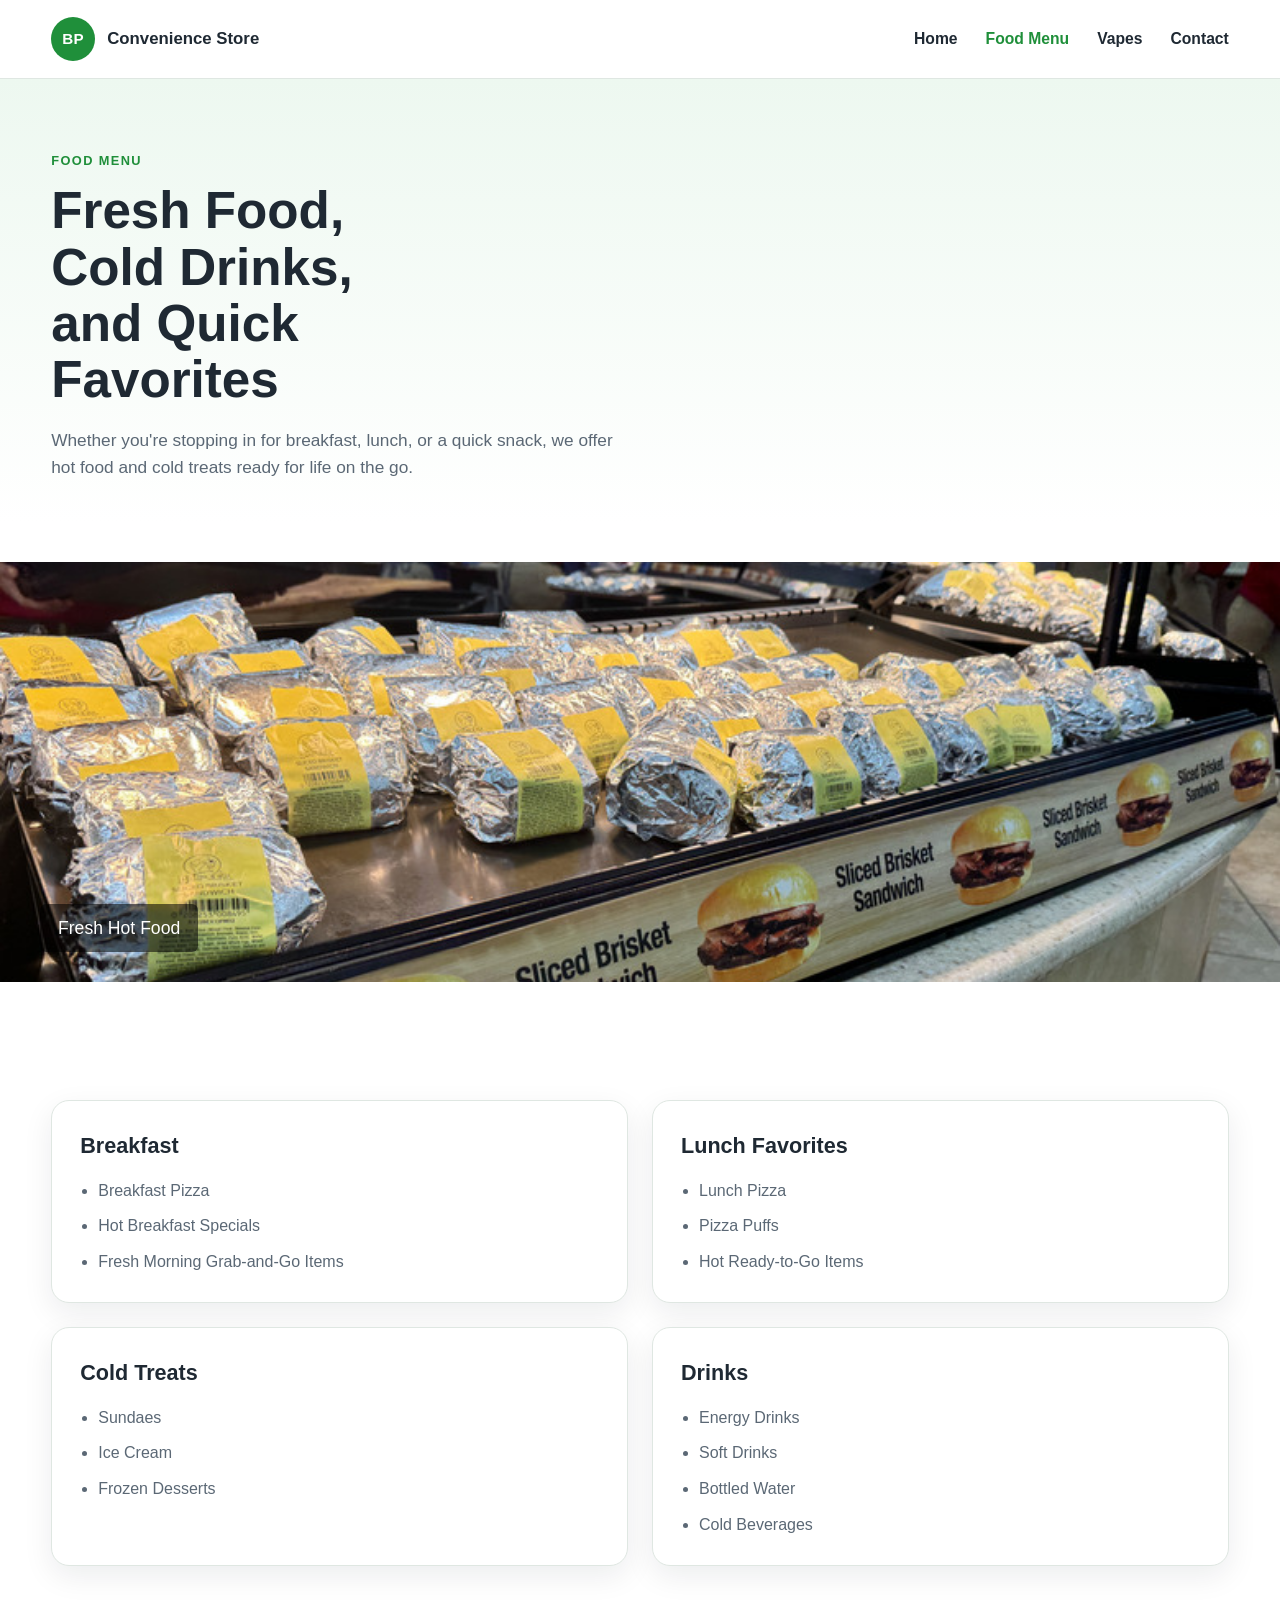
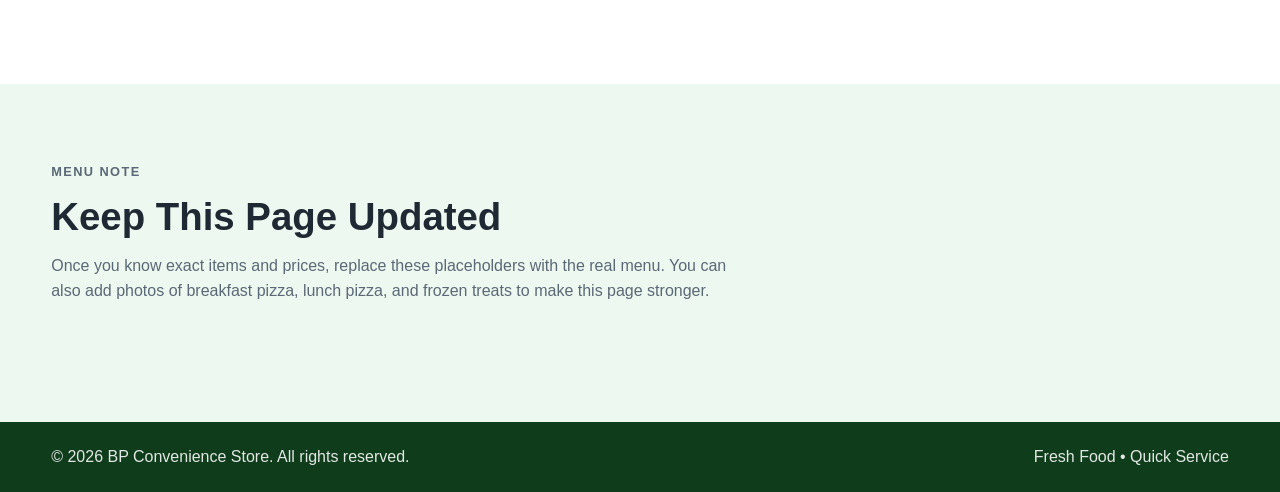
==== food.html @ 917c171b "first iteration, need pictures and content for food and vape pages, but this is the basic structure " ====
<!DOCTYPE html>
<html lang="en">
<head>
  <meta charset="UTF-8" />
  <meta name="viewport" content="width=device-width, initial-scale=1.0" />
  <title>Food Menu | BP Convenience Store</title>
  <meta
    name="description"
    content="Explore breakfast, lunch pizzas, pizza puffs, cold drinks, sundaes, and ice cream at our BP convenience store."
  />
  <link rel="stylesheet" href="styles.css" />
</head>
<body>
  <header class="site-header">
    <div class="container nav">
      <a href="index.html" class="brand">
        <span class="brand-mark">BP</span>
        <span class="brand-text">Convenience Store</span>
      </a>

      <nav>
        <ul class="nav-links">
          <li><a href="index.html">Home</a></li>
          <li><a href="food.html" class="active">Food Menu</a></li>
          <li><a href="vapes.html">Vapes</a></li>
          <li><a href="index.html#contact">Contact</a></li>
        </ul>
      </nav>
    </div>
  </header>

  <main>
    <section class="page-hero">
      <div class="container">
        <p class="section-label">Food Menu</p>
        <h1>Fresh Food, Cold Drinks, and Quick Favorites</h1>
        <p class="page-intro">
          Whether you're stopping in for breakfast, lunch, or a quick snack,
          we offer hot food and cold treats ready for life on the go.
        </p>
      </div>
    </section>
    <section class="carousel-section">
  <div class="carousel">

    <div class="carousel-track">

      <div class="carousel-slide">
        <img src="images/hot-food.jpg" alt="Hot food">
        <div class="carousel-caption">Fresh Hot Food</div>
      </div>

      <div class="carousel-slide">
        <img src="images/breakfast-pizza.jpg" alt="Breakfast pizza">
        <div class="carousel-caption">Breakfast Pizza</div>
      </div>

      <div class="carousel-slide">
        <img src="images/coffee-station.jpg" alt="Coffee station">
        <div class="carousel-caption">Coffee Station</div>
      </div>

      <div class="carousel-slide">
        <img src="images/energy-drinks.jpg" alt="Cold drinks">
        <div class="carousel-caption">Cold Drinks</div>
      </div>

      <div class="carousel-slide">
        <img src="images/ice-cream.jpg" alt="Ice cream">
        <div class="carousel-caption">Ice Cream & Sundaes</div>
      </div>

    </div>

  </div>
</section>
    <section class="section">
      <div class="container menu-grid">
        <article class="menu-card">
          <h2>Breakfast</h2>
          <ul>
            <li>Breakfast Pizza</li>
            <li>Hot Breakfast Specials</li>
            <li>Fresh Morning Grab-and-Go Items</li>
          </ul>
        </article>

        <article class="menu-card">
          <h2>Lunch Favorites</h2>
          <ul>
            <li>Lunch Pizza</li>
            <li>Pizza Puffs</li>
            <li>Hot Ready-to-Go Items</li>
          </ul>
        </article>

        <article class="menu-card">
          <h2>Cold Treats</h2>
          <ul>
            <li>Sundaes</li>
            <li>Ice Cream</li>
            <li>Frozen Desserts</li>
          </ul>
        </article>

        <article class="menu-card">
          <h2>Drinks</h2>
          <ul>
            <li>Energy Drinks</li>
            <li>Soft Drinks</li>
            <li>Bottled Water</li>
            <li>Cold Beverages</li>
          </ul>
        </article>
      </div>
    </section>

    <section class="section section-soft">
      <div class="container">
        <div class="section-heading left-align">
          <p class="section-label">Menu Note</p>
          <h2>Keep This Page Updated</h2>
          <p>
            Once you know exact items and prices, replace these placeholders with the real menu.
            You can also add photos of breakfast pizza, lunch pizza, and frozen treats to make this page stronger.
          </p>
        </div>
      </div>
    </section>
  </main>

  <footer class="site-footer">
    <div class="container footer-row">
      <p>© 2026 BP Convenience Store. All rights reserved.</p>
      <p>Fresh Food • Quick Service</p>
    </div>
  </footer>
</body>
</html>
---- styles.css ----
:root {
  --bp-green: #1f8f3a;
  --bp-green-dark: #12662a;
  --bp-green-soft: #edf8f0;
  --border: #dfe7e2;
  --text: #1f2933;
  --muted: #5b6875;
  --white: #ffffff;
  --shadow: 0 10px 30px rgba(16, 24, 40, 0.08);
  --radius: 18px;
  --radius-sm: 12px;
  --max-width: 1180px;
}

* {
  margin: 0;
  padding: 0;
  box-sizing: border-box;
}

html {
  scroll-behavior: smooth;
}

body {
  font-family: Arial, Helvetica, sans-serif;
  color: var(--text);
  background: var(--white);
  line-height: 1.6;
}

img {
  max-width: 100%;
  display: block;
}

a {
  text-decoration: none;
}

ul {
  list-style: none;
}

.container {
  width: min(92%, var(--max-width));
  margin: 0 auto;
}

.site-header {
  position: sticky;
  top: 0;
  z-index: 100;
  background: rgba(255, 255, 255, 0.96);
  backdrop-filter: blur(8px);
  border-bottom: 1px solid var(--border);
}
.brand {
  display: flex;
  align-items: center;
  gap: 10px;
}

.logo {
  height: 48px;
}
.nav {
  min-height: 78px;
  display: flex;
  align-items: center;
  justify-content: space-between;
  gap: 24px;
}

.brand {
  display: inline-flex;
  align-items: center;
  gap: 12px;
  color: var(--text);
  font-weight: 700;
}

.brand-mark {
  display: inline-flex;
  align-items: center;
  justify-content: center;
  width: 44px;
  height: 44px;
  border-radius: 50%;
  background: var(--bp-green);
  color: var(--white);
  font-size: 0.95rem;
  letter-spacing: 0.5px;
}

.brand-text {
  font-size: 1.05rem;
}

.nav-links {
  display: flex;
  align-items: center;
  gap: 28px;
  flex-wrap: wrap;
}

.nav-links a {
  color: var(--text);
  font-weight: 600;
  font-size: 0.98rem;
  transition: color 0.2s ease;
}

.nav-links a:hover,
.nav-links a.active {
  color: var(--bp-green);
}

.hero {
  background:
    linear-gradient(135deg, rgba(237, 248, 240, 0.9), rgba(255, 255, 255, 1));
  padding: 84px 0 72px;
}

.hero-grid {
  display: grid;
  grid-template-columns: 1.2fr 0.8fr;
  gap: 32px;
  align-items: center;
}

.eyebrow,
.section-label {
  color: var(--bp-green);
  font-weight: 700;
  text-transform: uppercase;
  letter-spacing: 1.4px;
  font-size: 0.8rem;
  margin-bottom: 12px;
}

.hero h1,
.page-hero h1 {
  font-size: clamp(2.2rem, 4vw, 4rem);
  line-height: 1.1;
  margin-bottom: 18px;
  max-width: 12ch;
}

.hero-description,
.page-intro {
  color: var(--muted);
  font-size: 1.08rem;
  max-width: 60ch;
}

.hero-actions {
  display: flex;
  gap: 14px;
  margin-top: 28px;
  flex-wrap: wrap;
}

.btn {
  display: inline-flex;
  align-items: center;
  justify-content: center;
  min-height: 48px;
  padding: 0 22px;
  border-radius: 999px;
  font-weight: 700;
  transition: all 0.2s ease;
  border: 2px solid transparent;
}

.btn-primary {
  background: var(--bp-green);
  color: var(--white);
}

.btn-primary:hover {
  background: var(--bp-green-dark);
}

.btn-secondary {
  background: var(--white);
  color: var(--bp-green);
  border-color: var(--bp-green);
}

.btn-secondary:hover {
  background: var(--bp-green-soft);
}

.hero-highlights {
  display: flex;
  flex-wrap: wrap;
  gap: 10px;
  margin-top: 24px;
}

.hero-highlights span,
.tag-list span {
  display: inline-flex;
  padding: 8px 14px;
  border-radius: 999px;
  background: var(--white);
  border: 1px solid var(--border);
  font-size: 0.92rem;
  color: var(--text);
}

.hero-card,
.feature-panel,
.contact-card,
.card,
.menu-card {
  background: var(--white);
  border: 1px solid var(--border);
  border-radius: var(--radius);
  box-shadow: var(--shadow);
}

.hero-card {
  padding: 28px;
}

.hero-card h2 {
  margin-bottom: 18px;
  font-size: 1.4rem;
}

.hero-card ul {
  display: grid;
  gap: 12px;
}

.hero-card li {
  position: relative;
  padding-left: 22px;
  color: var(--muted);
}

.hero-card li::before {
  content: "";
  position: absolute;
  left: 0;
  top: 10px;
  width: 8px;
  height: 8px;
  border-radius: 50%;
  background: var(--bp-green);
}

.section {
  padding: 78px 0;
}

.section-soft {
  background: var(--bp-green-soft);
}

.section-heading {
  max-width: 700px;
  margin: 0 auto 40px;
  text-align: center;
}

.section-heading.left-align {
  margin-left: 0;
  text-align: left;
}

.section-heading h2,
.feature-grid h2,
.contact-grid h2 {
  font-size: clamp(1.8rem, 3vw, 2.7rem);
  line-height: 1.15;
  margin-bottom: 14px;
}

.section-heading p,
.feature-text,
.contact-copy {
  color: var(--muted);
}

.cards {
  display: grid;
  grid-template-columns: repeat(3, 1fr);
  gap: 24px;
}

.card {
  padding: 26px;
}

.icon-circle {
  width: 52px;
  height: 52px;
  border-radius: 50%;
  background: var(--bp-green-soft);
  display: inline-flex;
  align-items: center;
  justify-content: center;
  font-size: 1.4rem;
  margin-bottom: 18px;
}

.card h3 {
  font-size: 1.2rem;
  margin-bottom: 10px;
}

.card p {
  color: var(--muted);
}

.feature-grid,
.contact-grid {
  display: grid;
  grid-template-columns: 1fr 1fr;
  gap: 28px;
  align-items: center;
}

.feature-panel,
.contact-card {
  padding: 28px;
}

.feature-panel h3,
.contact-card h3 {
  margin-bottom: 12px;
  font-size: 1.25rem;
}

.feature-panel p {
  color: var(--muted);
}

.tag-list {
  display: flex;
  flex-wrap: wrap;
  gap: 10px;
  margin-top: 18px;
}

.text-link {
  display: inline-block;
  margin-top: 18px;
  color: var(--bp-green);
  font-weight: 700;
}

.page-hero {
  padding: 72px 0 40px;
  background: linear-gradient(180deg, var(--bp-green-soft), #ffffff);
}

.menu-grid {
  display: grid;
  grid-template-columns: repeat(2, 1fr);
  gap: 24px;
}

.menu-card {
  padding: 28px;
}

.menu-card h2 {
  font-size: 1.35rem;
  margin-bottom: 14px;
}

.menu-card ul {
  display: grid;
  gap: 10px;
  padding-left: 18px;
  list-style: disc;
}

.menu-card p,
.menu-card li {
  color: var(--muted);
}

.notice-bar {
  background: #fdf3d7;
  color: #6d5200;
  font-weight: 700;
  padding: 14px 0;
  border-top: 1px solid #f3e3af;
  border-bottom: 1px solid #f3e3af;
}

.section-contact {
  background: #fafcfb;
}

.contact-list {
  display: grid;
  gap: 12px;
  margin: 16px 0 24px;
}

.contact-list li {
  color: var(--muted);
}

.contact-actions {
  display: flex;
  gap: 12px;
  flex-wrap: wrap;
}

.site-footer {
  background: #0f3d1b;
  color: rgba(255, 255, 255, 0.88);
  padding: 22px 0;
}

.footer-row {
  display: flex;
  align-items: center;
  justify-content: space-between;
  gap: 16px;
  flex-wrap: wrap;
}

@media (max-width: 980px) {
  .hero-grid,
  .feature-grid,
  .contact-grid,
  .cards,
  .menu-grid {
    grid-template-columns: 1fr;
  }

  .hero h1,
  .page-hero h1 {
    max-width: none;
  }
}

@media (max-width: 720px) {
  .nav {
    padding: 14px 0;
    flex-direction: column;
    align-items: flex-start;
  }

  .nav-links {
    gap: 16px;
  }

  .hero {
    padding: 64px 0 56px;
  }

  .section {
    padding: 58px 0;
  }

  .hero-actions,
  .contact-actions {
    flex-direction: column;
    align-items: stretch;
  }

  .btn {
    width: 100%;
  }
}
.image-grid {
  display: grid;
  grid-template-columns: repeat(3, 1fr);
  gap: 24px;
}

.image-card {
  background: var(--white);
  border: 1px solid var(--border);
  border-radius: var(--radius);
  overflow: hidden;
  box-shadow: var(--shadow);
}

.image-card img {
  width: 100%;
  height: 240px;
  object-fit: cover;
  display: block;
}

.image-card-content {
  padding: 18px;
}

.image-card-content h3 {
  margin-bottom: 8px;
  font-size: 1.1rem;
}

.image-card-content p {
  color: var(--muted);
}

.team-grid {
  display: grid;
  grid-template-columns: repeat(3, 1fr);
  gap: 24px;
}

.team-card {
  background: var(--white);
  border: 1px solid var(--border);
  border-radius: var(--radius);
  box-shadow: var(--shadow);
  overflow: hidden;
  text-align: center;
  padding-bottom: 20px;
}

.team-card img {
  width: 100%;
  height: 300px;
  object-fit: cover;
  display: block;
  margin-bottom: 18px;
}

.team-card h3 {
  margin-bottom: 8px;
  font-size: 1.15rem;
}

.team-card p {
  color: var(--muted);
  padding: 0 18px;
}

@media (max-width: 980px) {
  .image-grid,
  .team-grid {
    grid-template-columns: 1fr;
  }
}
.carousel-section {
  width: 100%;
  margin: 40px 0;
}

.carousel {
  width: 100%;
  overflow: hidden;
  position: relative;
}

.carousel-track {
  display: flex;
  width: 100%;
  animation: slide 25s infinite;
}

.carousel-slide {
  min-width: 100%;
  position: relative;
}

.carousel-slide img {
  width: 100%;
  height: 420px;
  object-fit: cover;
}

.carousel-caption {
  position: absolute;
  bottom: 30px;
  left: 40px;
  background: rgba(0,0,0,0.55);
  color: white;
  padding: 10px 18px;
  border-radius: 6px;
  font-size: 1.1rem;
}

/* Auto sliding animation */

@keyframes slide {

  0% { transform: translateX(0); }

  20% { transform: translateX(0); }

  25% { transform: translateX(-100%); }

  45% { transform: translateX(-100%); }

  50% { transform: translateX(-200%); }

  70% { transform: translateX(-200%); }

  75% { transform: translateX(-300%); }

  95% { transform: translateX(-300%); }

  100% { transform: translateX(0); }

}

/* Pause on hover */

.carousel:hover .carousel-track {
  animation-play-state: paused;
}

.hero {
  background:
    linear-gradient(rgba(255,255,255,0.82), rgba(237,248,240,0.9)),
    url("images/hero-store.jpg") center/cover no-repeat;
  padding: 84px 0 72px;
}
.section-bg-food {
  background-image:
    linear-gradient(rgba(0,0,0,0.55), rgba(0,0,0,0.55)),
    url("images/sections/fresh-food-bg.jpg");

  background-size: cover;
  background-position: center;
  background-repeat: no-repeat;
  color: white;
}

.section-bg-vape {
  background-image:
    linear-gradient(rgba(0,0,0,0.55), rgba(0,0,0,0.55)),
    url("images/sections/vape-bg.jpg");

  background-size: cover;
  background-position: center;
  background-repeat: no-repeat;
  color: white;
}
.section + .section {
  margin-top: 40px;
}

.section-bg-food,
.section-bg-vape {
  padding: 110px 0;
}
background-image:
linear-gradient(rgba(0,0,0,0.45), rgba(0,0,0,0.45)),
url("images/sections/fresh-food-bg.jpg");
.section-bg-food h2,
.section-bg-vape h2 {
  color: white;
}

.section-bg-food p,
.section-bg-vape p {
  color: #f0f0f0;
}
.feature-panel{
  color:black;
}
.feature-panel p{
  color:black;
}
.btn-food {
  display: inline-block;
  background-color: #1f8f3a;
  color: white;
  padding: 14px 28px;
  border-radius: 30px;
  font-weight: 700;
  margin-top: 20px;
  font-size: 16px;
  transition: all 0.25s ease;
}

.btn-food:hover {
  background-color: #14682a;
  transform: translateY(-2px);
  box-shadow: 0 8px 18px rgba(0,0,0,0.15);
}
.btn-vape {
  display: inline-block;
  background-color: #1f8f3a;
  color: white;
  padding: 14px 28px;
  border-radius: 30px;
  font-weight: 700;
  margin-top: 20px;
  font-size: 16px;
  transition: all 0.25s ease;
}

.btn-vape:hover {
  background-color: #000;
  transform: translateY(-2px);
  box-shadow: 0 8px 18px rgba(0,0,0,0.18);
}
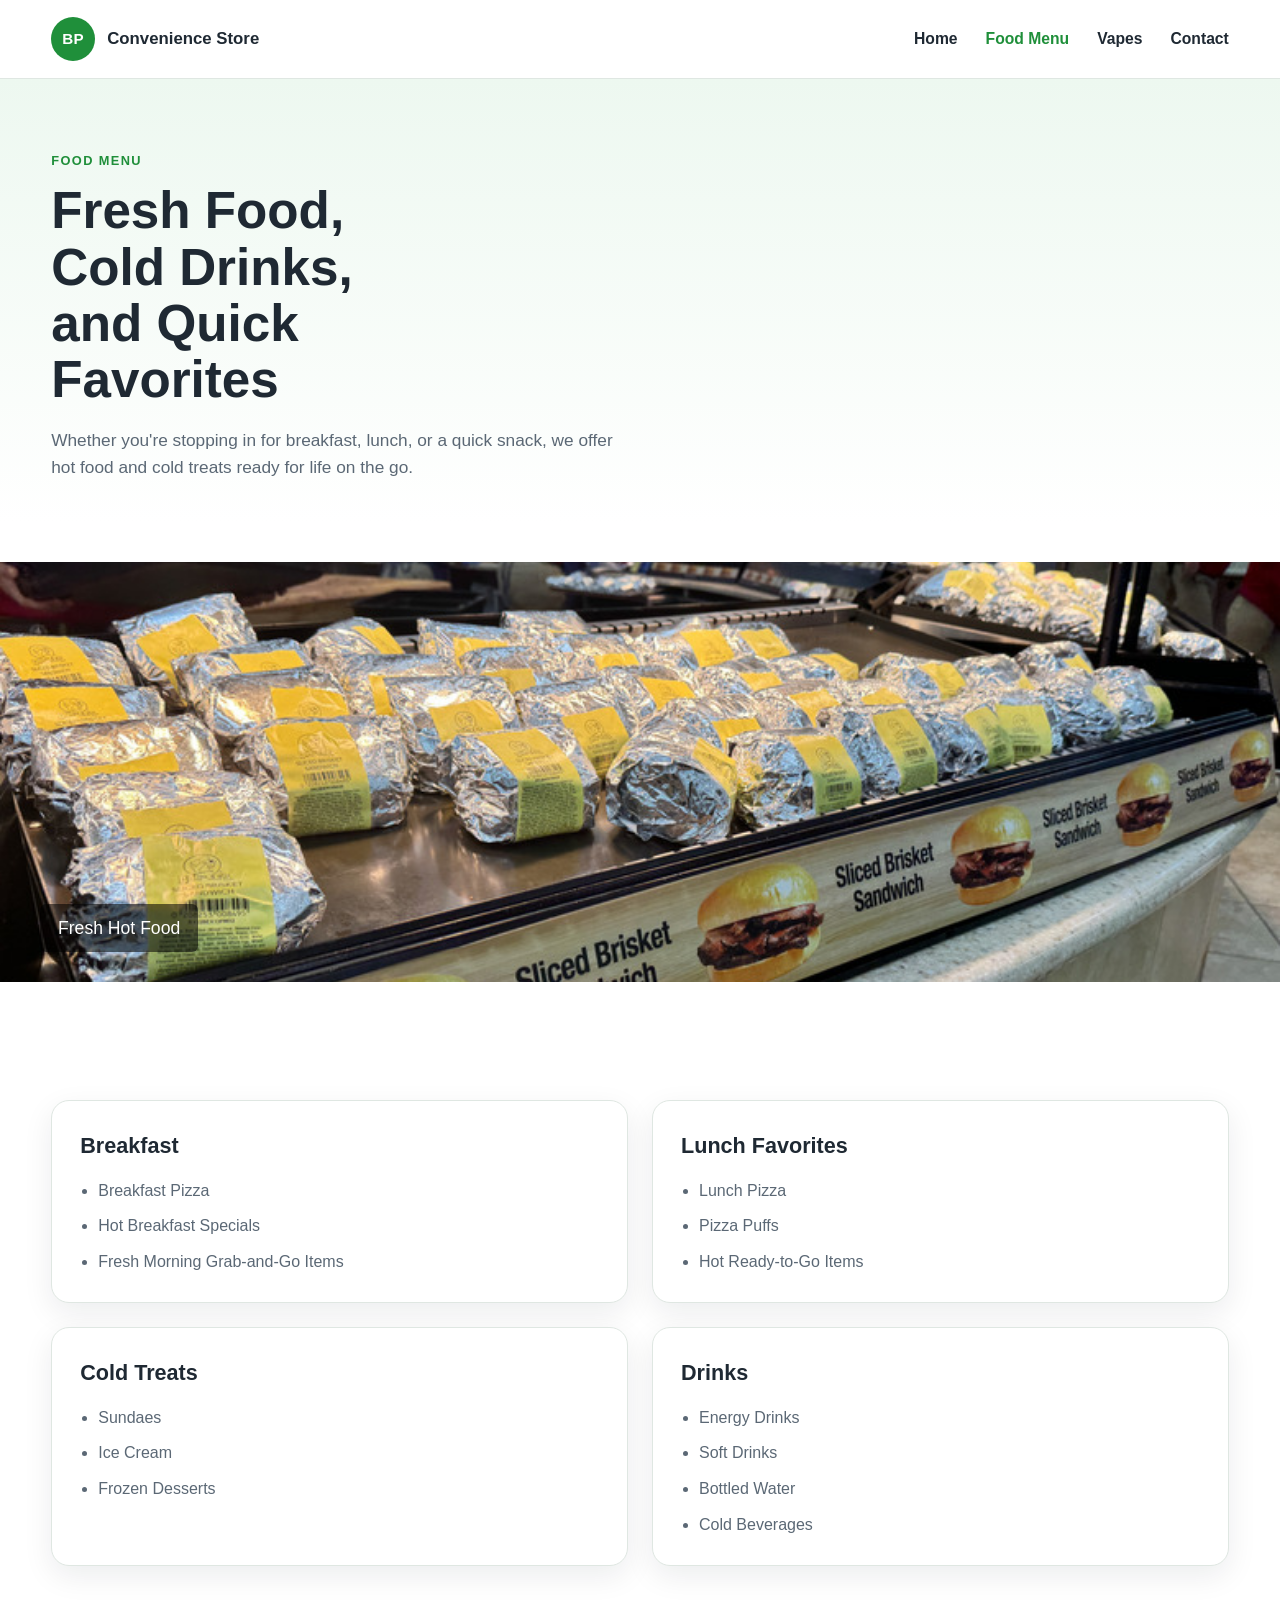
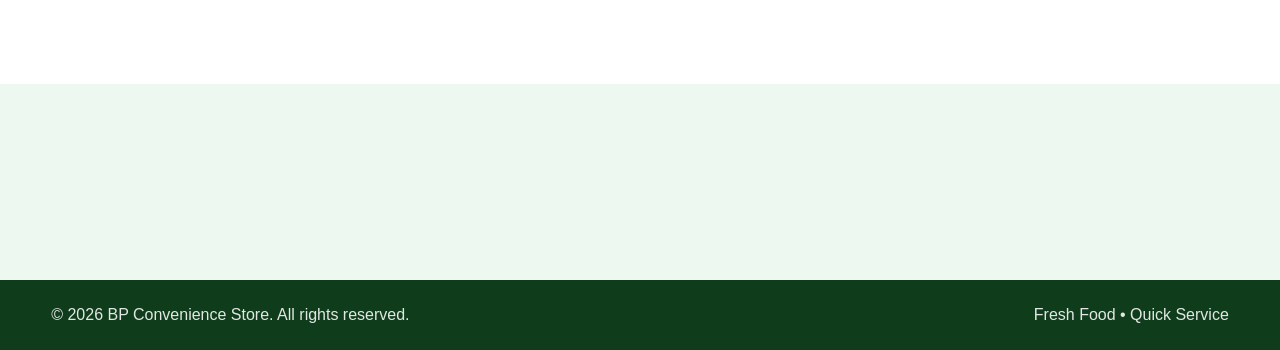
==== commit ac790f34: "second edit taking out AI genreated templates" ====
--- a/food.html
+++ b/food.html
@@ -118,12 +118,12 @@
     <section class="section section-soft">
       <div class="container">
         <div class="section-heading left-align">
-          <p class="section-label">Menu Note</p>
+          <!-- <p class="section-label">Menu Note</p> 
           <h2>Keep This Page Updated</h2>
           <p>
             Once you know exact items and prices, replace these placeholders with the real menu.
             You can also add photos of breakfast pizza, lunch pizza, and frozen treats to make this page stronger.
-          </p>
+          </p>-->
         </div>
       </div>
     </section>
--- a/styles.css
+++ b/styles.css
@@ -646,18 +646,6 @@
   margin-top: 40px;
 }
 
-.section-bg-food,
-.section-bg-vape {
-  padding: 110px 0;
-}
-background-image:
-linear-gradient(rgba(0,0,0,0.45), rgba(0,0,0,0.45)),
-url("images/sections/fresh-food-bg.jpg");
-.section-bg-food h2,
-.section-bg-vape h2 {
-  color: white;
-}
-
 .section-bg-food p,
 .section-bg-vape p {
   color: #f0f0f0;
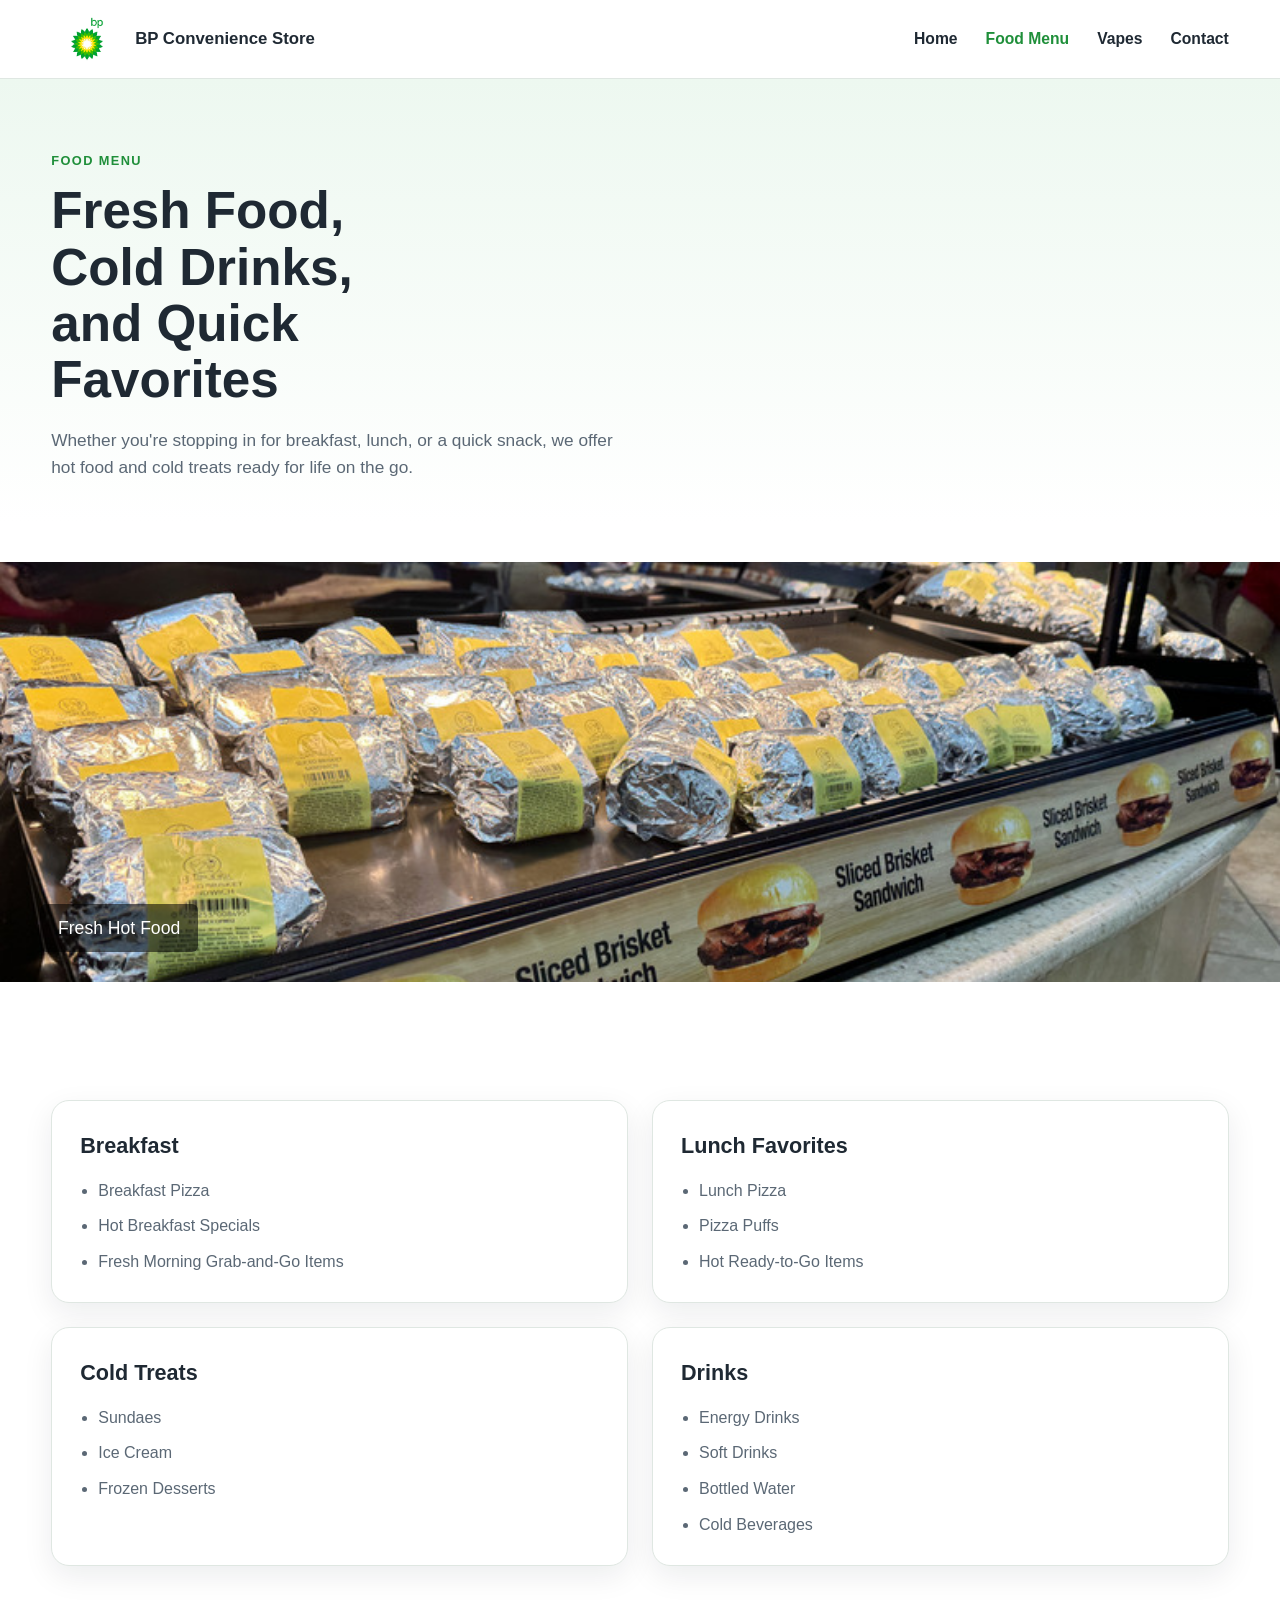
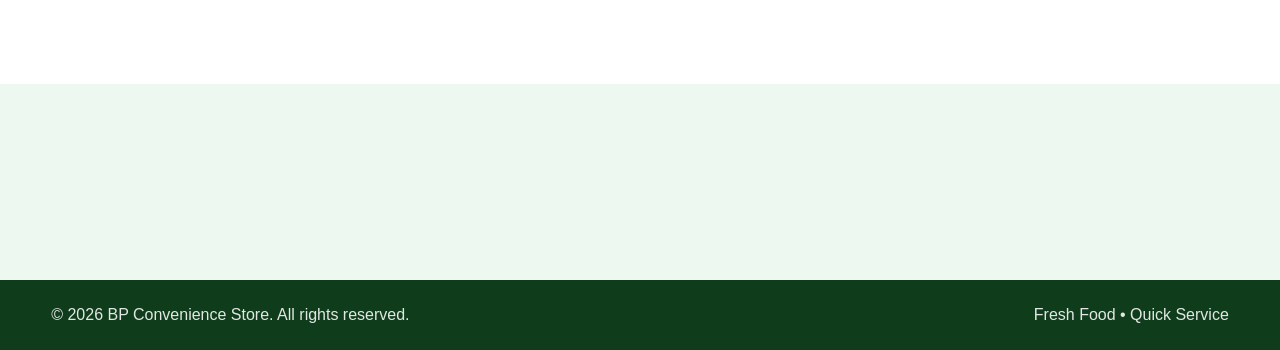
==== commit 10f96cf6: "Edited images, cleaned up css file, added ice cream and slushie images and descriptions, added logo " ====
--- a/food.html
+++ b/food.html
@@ -14,9 +14,13 @@
   <header class="site-header">
     <div class="container nav">
       <a href="index.html" class="brand">
-        <span class="brand-mark">BP</span>
-        <span class="brand-text">Convenience Store</span>
-      </a>
+  <img src="images/logo.jpg" alt="Store Logo" class="logo">
+
+  <span class="brand-text">
+    BP Convenience Store
+  </span>
+
+</a>
 
       <nav>
         <ul class="nav-links">
--- a/styles.css
+++ b/styles.css
@@ -8,7 +8,6 @@
   --white: #ffffff;
   --shadow: 0 10px 30px rgba(16, 24, 40, 0.08);
   --radius: 18px;
-  --radius-sm: 12px;
   --max-width: 1180px;
 }
 
@@ -47,6 +46,7 @@
   margin: 0 auto;
 }
 
+/* Header */
 .site-header {
   position: sticky;
   top: 0;
@@ -55,15 +55,7 @@
   backdrop-filter: blur(8px);
   border-bottom: 1px solid var(--border);
 }
-.brand {
-  display: flex;
-  align-items: center;
-  gap: 10px;
-}
-
-.logo {
-  height: 48px;
-}
+
 .nav {
   min-height: 78px;
   display: flex;
@@ -80,17 +72,9 @@
   font-weight: 700;
 }
 
-.brand-mark {
-  display: inline-flex;
-  align-items: center;
-  justify-content: center;
-  width: 44px;
-  height: 44px;
-  border-radius: 50%;
-  background: var(--bp-green);
-  color: var(--white);
-  font-size: 0.95rem;
-  letter-spacing: 0.5px;
+.logo {
+  height: 48px;
+  width: auto;
 }
 
 .brand-text {
@@ -116,9 +100,11 @@
   color: var(--bp-green);
 }
 
+/* Hero */
 .hero {
   background:
-    linear-gradient(135deg, rgba(237, 248, 240, 0.9), rgba(255, 255, 255, 1));
+    linear-gradient(rgba(255, 255, 255, 0.82), rgba(237, 248, 240, 0.9)),
+    url("images/hero-store.jpg") center/cover no-repeat;
   padding: 84px 0 72px;
 }
 
@@ -148,54 +134,44 @@
 }
 
 .hero-description,
+.page-intro,
+.section-heading p,
+.feature-text,
+.contact-copy,
+.card p,
+.image-card-content p,
+.team-card p,
+.menu-card p,
+.menu-card li,
+.contact-list li {
+  color: var(--muted);
+}
+
+.hero-description,
 .page-intro {
-  color: var(--muted);
   font-size: 1.08rem;
   max-width: 60ch;
 }
 
+.hero-actions,
+.contact-actions {
+  display: flex;
+  gap: 12px;
+  flex-wrap: wrap;
+}
+
 .hero-actions {
-  display: flex;
-  gap: 14px;
   margin-top: 28px;
-  flex-wrap: wrap;
-}
-
-.btn {
-  display: inline-flex;
-  align-items: center;
-  justify-content: center;
-  min-height: 48px;
-  padding: 0 22px;
-  border-radius: 999px;
-  font-weight: 700;
-  transition: all 0.2s ease;
-  border: 2px solid transparent;
-}
-
-.btn-primary {
-  background: var(--bp-green);
-  color: var(--white);
-}
-
-.btn-primary:hover {
-  background: var(--bp-green-dark);
-}
-
-.btn-secondary {
-  background: var(--white);
-  color: var(--bp-green);
-  border-color: var(--bp-green);
-}
-
-.btn-secondary:hover {
-  background: var(--bp-green-soft);
-}
-
-.hero-highlights {
+}
+
+.hero-highlights,
+.tag-list {
   display: flex;
   flex-wrap: wrap;
   gap: 10px;
+}
+
+.hero-highlights {
   margin-top: 24px;
 }
 
@@ -210,24 +186,99 @@
   color: var(--text);
 }
 
+/* Buttons */
+.btn,
+.btn-food,
+.btn-vape {
+  display: inline-flex;
+  align-items: center;
+  justify-content: center;
+  min-height: 48px;
+  padding: 0 22px;
+  border-radius: 999px;
+  font-weight: 700;
+  font-size: 16px;
+  transition: all 0.25s ease;
+  border: 2px solid transparent;
+  margin-top: 20px;
+}
+
+.btn-primary,
+.btn-food,
+.btn-vape {
+  background: var(--bp-green);
+  color: var(--white);
+}
+
+.btn-primary:hover,
+.btn-food:hover {
+  background: var(--bp-green-dark);
+}
+
+.btn-secondary {
+  background: var(--white);
+  color: var(--bp-green);
+  border-color: var(--bp-green);
+}
+
+.btn-secondary:hover {
+  background: var(--bp-green-soft);
+}
+
+.btn-vape:hover {
+  background: #000;
+  transform: translateY(-2px);
+  box-shadow: 0 8px 18px rgba(0, 0, 0, 0.18);
+}
+
+.btn-food:hover {
+  transform: translateY(-2px);
+  box-shadow: 0 8px 18px rgba(0, 0, 0, 0.15);
+}
+
+/* Shared cards */
 .hero-card,
 .feature-panel,
 .contact-card,
 .card,
-.menu-card {
+.menu-card,
+.image-card,
+.team-card {
   background: var(--white);
   border: 1px solid var(--border);
   border-radius: var(--radius);
   box-shadow: var(--shadow);
 }
 
-.hero-card {
+.hero-card,
+.feature-panel,
+.contact-card,
+.menu-card {
   padding: 28px;
 }
 
+.card {
+  padding: 26px;
+}
+
+.hero-card h2,
+.feature-panel h3,
+.contact-card h3,
+.menu-card h2 {
+  margin-bottom: 14px;
+}
+
 .hero-card h2 {
-  margin-bottom: 18px;
   font-size: 1.4rem;
+}
+
+.feature-panel h3,
+.contact-card h3 {
+  font-size: 1.25rem;
+}
+
+.menu-card h2 {
+  font-size: 1.35rem;
 }
 
 .hero-card ul {
@@ -252,8 +303,13 @@
   background: var(--bp-green);
 }
 
+/* Sections */
 .section {
   padding: 78px 0;
+}
+
+.section + .section {
+  margin-top: 40px;
 }
 
 .section-soft {
@@ -279,22 +335,39 @@
   margin-bottom: 14px;
 }
 
-.section-heading p,
-.feature-text,
-.contact-copy {
-  color: var(--muted);
-}
-
+.section-contact {
+  background: #fafcfb;
+}
+
+/* Grids */
 .cards {
   display: grid;
   grid-template-columns: repeat(3, 1fr);
   gap: 24px;
 }
 
-.card {
-  padding: 26px;
-}
-
+.feature-grid,
+.contact-grid {
+  display: grid;
+  grid-template-columns: 1fr 1fr;
+  gap: 28px;
+  align-items: center;
+}
+
+.menu-grid {
+  display: grid;
+  grid-template-columns: repeat(2, 1fr);
+  gap: 24px;
+}
+
+.image-grid,
+.team-grid {
+  display: grid;
+  grid-template-columns: repeat(3, 1fr);
+  gap: 24px;
+}
+
+/* Card details */
 .icon-circle {
   width: 52px;
   height: 52px;
@@ -312,38 +385,11 @@
   margin-bottom: 10px;
 }
 
-.card p {
-  color: var(--muted);
-}
-
-.feature-grid,
-.contact-grid {
-  display: grid;
-  grid-template-columns: 1fr 1fr;
-  gap: 28px;
-  align-items: center;
-}
-
-.feature-panel,
-.contact-card {
-  padding: 28px;
-}
-
-.feature-panel h3,
-.contact-card h3 {
-  margin-bottom: 12px;
-  font-size: 1.25rem;
-}
-
-.feature-panel p {
-  color: var(--muted);
-}
-
-.tag-list {
-  display: flex;
-  flex-wrap: wrap;
+.menu-card ul {
+  display: grid;
   gap: 10px;
-  margin-top: 18px;
+  padding-left: 18px;
+  list-style: disc;
 }
 
 .text-link {
@@ -356,33 +402,6 @@
 .page-hero {
   padding: 72px 0 40px;
   background: linear-gradient(180deg, var(--bp-green-soft), #ffffff);
-}
-
-.menu-grid {
-  display: grid;
-  grid-template-columns: repeat(2, 1fr);
-  gap: 24px;
-}
-
-.menu-card {
-  padding: 28px;
-}
-
-.menu-card h2 {
-  font-size: 1.35rem;
-  margin-bottom: 14px;
-}
-
-.menu-card ul {
-  display: grid;
-  gap: 10px;
-  padding-left: 18px;
-  list-style: disc;
-}
-
-.menu-card p,
-.menu-card li {
-  color: var(--muted);
 }
 
 .notice-bar {
@@ -394,24 +413,56 @@
   border-bottom: 1px solid #f3e3af;
 }
 
-.section-contact {
-  background: #fafcfb;
-}
-
+/* Images / team */
+.image-card,
+.team-card {
+  overflow: hidden;
+}
+
+.image-card img {
+  width: 100%;
+  height: 240px;
+  object-fit: cover;
+}
+
+.image-card-content {
+  padding: 18px;
+}
+
+.image-card-content h3,
+.team-card h3 {
+  margin-bottom: 8px;
+}
+
+.image-card-content h3 {
+  font-size: 1.1rem;
+}
+
+.team-card {
+  text-align: center;
+  padding-bottom: 20px;
+}
+
+.team-card img {
+  width: 100%;
+  height: 300px;
+  object-fit: cover;
+  margin-bottom: 18px;
+}
+
+.team-card h3 {
+  font-size: 1.15rem;
+}
+
+.team-card p {
+  padding: 0 18px;
+}
+
+/* Contact / footer */
 .contact-list {
   display: grid;
   gap: 12px;
   margin: 16px 0 24px;
-}
-
-.contact-list li {
-  color: var(--muted);
-}
-
-.contact-actions {
-  display: flex;
-  gap: 12px;
-  flex-wrap: wrap;
 }
 
 .site-footer {
@@ -428,12 +479,104 @@
   flex-wrap: wrap;
 }
 
+/* Carousel */
+.carousel-section {
+  width: 100%;
+  margin: 40px 0;
+}
+
+.carousel {
+  width: 100%;
+  overflow: hidden;
+  position: relative;
+}
+
+.carousel-track {
+  display: flex;
+  width: 100%;
+  animation: slide 25s infinite;
+}
+
+.carousel-slide {
+  min-width: 100%;
+  position: relative;
+}
+
+.carousel-slide img {
+  width: 100%;
+  height: 420px;
+  object-fit: cover;
+}
+
+.carousel-caption {
+  position: absolute;
+  bottom: 30px;
+  left: 40px;
+  background: rgba(0, 0, 0, 0.55);
+  color: white;
+  padding: 10px 18px;
+  border-radius: 6px;
+  font-size: 1.1rem;
+}
+
+.carousel:hover .carousel-track {
+  animation-play-state: paused;
+}
+
+@keyframes slide {
+  0%, 20% { transform: translateX(0); }
+  25%, 45% { transform: translateX(-100%); }
+  50%, 70% { transform: translateX(-200%); }
+  75%, 95% { transform: translateX(-300%); }
+  100% { transform: translateX(0); }
+}
+
+/* Background image sections */
+.section-bg-food,
+.section-bg-vape {
+  background-size: cover;
+  background-position: center;
+  background-repeat: no-repeat;
+  color: white;
+}
+
+.section-bg-food {
+  background-image:
+    linear-gradient(rgba(0, 0, 0, 0.55), rgba(0, 0, 0, 0.55)),
+    url("images/sections/fresh-food-bg.jpg");
+}
+
+.section-bg-vape {
+  background-image:
+    linear-gradient(rgba(0, 0, 0, 0.55), rgba(0, 0, 0, 0.55)),
+    url("images/sections/vape-bg.jpg");
+}
+
+.section-bg-food p,
+.section-bg-vape p {
+  color: #f0f0f0;
+}
+
+.section-bg-food h2,
+.section-bg-vape h2 {
+  color: white;
+}
+
+/* Keep panels readable on image sections */
+.feature-panel,
+.feature-panel p {
+  color: black;
+}
+
+/* Responsive */
 @media (max-width: 980px) {
   .hero-grid,
   .feature-grid,
   .contact-grid,
   .cards,
-  .menu-grid {
+  .menu-grid,
+  .image-grid,
+  .team-grid {
     grid-template-columns: 1fr;
   }
 
@@ -468,225 +611,9 @@
     align-items: stretch;
   }
 
-  .btn {
+  .btn,
+  .btn-food,
+  .btn-vape {
     width: 100%;
   }
-}
-.image-grid {
-  display: grid;
-  grid-template-columns: repeat(3, 1fr);
-  gap: 24px;
-}
-
-.image-card {
-  background: var(--white);
-  border: 1px solid var(--border);
-  border-radius: var(--radius);
-  overflow: hidden;
-  box-shadow: var(--shadow);
-}
-
-.image-card img {
-  width: 100%;
-  height: 240px;
-  object-fit: cover;
-  display: block;
-}
-
-.image-card-content {
-  padding: 18px;
-}
-
-.image-card-content h3 {
-  margin-bottom: 8px;
-  font-size: 1.1rem;
-}
-
-.image-card-content p {
-  color: var(--muted);
-}
-
-.team-grid {
-  display: grid;
-  grid-template-columns: repeat(3, 1fr);
-  gap: 24px;
-}
-
-.team-card {
-  background: var(--white);
-  border: 1px solid var(--border);
-  border-radius: var(--radius);
-  box-shadow: var(--shadow);
-  overflow: hidden;
-  text-align: center;
-  padding-bottom: 20px;
-}
-
-.team-card img {
-  width: 100%;
-  height: 300px;
-  object-fit: cover;
-  display: block;
-  margin-bottom: 18px;
-}
-
-.team-card h3 {
-  margin-bottom: 8px;
-  font-size: 1.15rem;
-}
-
-.team-card p {
-  color: var(--muted);
-  padding: 0 18px;
-}
-
-@media (max-width: 980px) {
-  .image-grid,
-  .team-grid {
-    grid-template-columns: 1fr;
-  }
-}
-.carousel-section {
-  width: 100%;
-  margin: 40px 0;
-}
-
-.carousel {
-  width: 100%;
-  overflow: hidden;
-  position: relative;
-}
-
-.carousel-track {
-  display: flex;
-  width: 100%;
-  animation: slide 25s infinite;
-}
-
-.carousel-slide {
-  min-width: 100%;
-  position: relative;
-}
-
-.carousel-slide img {
-  width: 100%;
-  height: 420px;
-  object-fit: cover;
-}
-
-.carousel-caption {
-  position: absolute;
-  bottom: 30px;
-  left: 40px;
-  background: rgba(0,0,0,0.55);
-  color: white;
-  padding: 10px 18px;
-  border-radius: 6px;
-  font-size: 1.1rem;
-}
-
-/* Auto sliding animation */
-
-@keyframes slide {
-
-  0% { transform: translateX(0); }
-
-  20% { transform: translateX(0); }
-
-  25% { transform: translateX(-100%); }
-
-  45% { transform: translateX(-100%); }
-
-  50% { transform: translateX(-200%); }
-
-  70% { transform: translateX(-200%); }
-
-  75% { transform: translateX(-300%); }
-
-  95% { transform: translateX(-300%); }
-
-  100% { transform: translateX(0); }
-
-}
-
-/* Pause on hover */
-
-.carousel:hover .carousel-track {
-  animation-play-state: paused;
-}
-
-.hero {
-  background:
-    linear-gradient(rgba(255,255,255,0.82), rgba(237,248,240,0.9)),
-    url("images/hero-store.jpg") center/cover no-repeat;
-  padding: 84px 0 72px;
-}
-.section-bg-food {
-  background-image:
-    linear-gradient(rgba(0,0,0,0.55), rgba(0,0,0,0.55)),
-    url("images/sections/fresh-food-bg.jpg");
-
-  background-size: cover;
-  background-position: center;
-  background-repeat: no-repeat;
-  color: white;
-}
-
-.section-bg-vape {
-  background-image:
-    linear-gradient(rgba(0,0,0,0.55), rgba(0,0,0,0.55)),
-    url("images/sections/vape-bg.jpg");
-
-  background-size: cover;
-  background-position: center;
-  background-repeat: no-repeat;
-  color: white;
-}
-.section + .section {
-  margin-top: 40px;
-}
-
-.section-bg-food p,
-.section-bg-vape p {
-  color: #f0f0f0;
-}
-.feature-panel{
-  color:black;
-}
-.feature-panel p{
-  color:black;
-}
-.btn-food {
-  display: inline-block;
-  background-color: #1f8f3a;
-  color: white;
-  padding: 14px 28px;
-  border-radius: 30px;
-  font-weight: 700;
-  margin-top: 20px;
-  font-size: 16px;
-  transition: all 0.25s ease;
-}
-
-.btn-food:hover {
-  background-color: #14682a;
-  transform: translateY(-2px);
-  box-shadow: 0 8px 18px rgba(0,0,0,0.15);
-}
-.btn-vape {
-  display: inline-block;
-  background-color: #1f8f3a;
-  color: white;
-  padding: 14px 28px;
-  border-radius: 30px;
-  font-weight: 700;
-  margin-top: 20px;
-  font-size: 16px;
-  transition: all 0.25s ease;
-}
-
-.btn-vape:hover {
-  background-color: #000;
-  transform: translateY(-2px);
-  box-shadow: 0 8px 18px rgba(0,0,0,0.18);
 }
